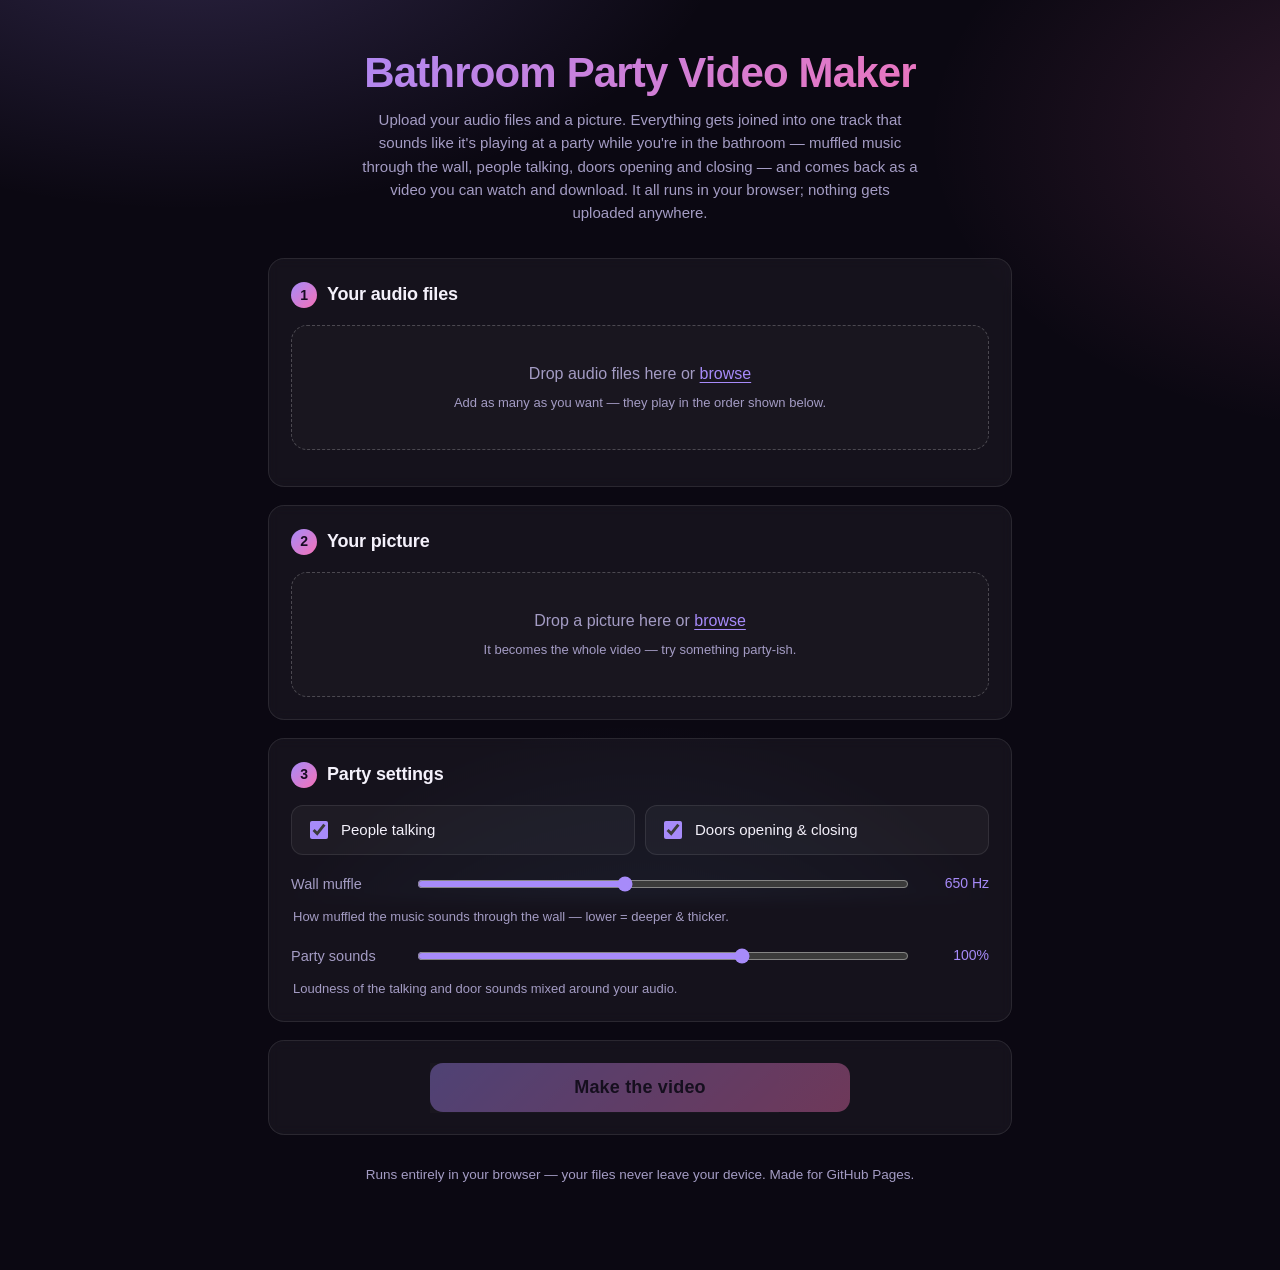
==== index.html @ 3f9b5f23 "Rename index (2).html to index.html" ====
<!DOCTYPE html>
<html lang="en">
<head>
  <meta charset="UTF-8">
  <meta name="viewport" content="width=device-width, initial-scale=1">
  <title>Bathroom Party Video Maker</title>
  <meta name="description" content="Join audio files, make them sound like a party outside the bathroom you are sitting in, and export a video with your picture — all in your browser.">
  <link rel="icon" href="data:,">
  <link rel="stylesheet" href="style.css">
</head>
<body>
<div class="wrap">

  <header class="page">
    <h1>Bathroom Party Video Maker</h1>
    <p class="tagline">
      Upload your audio files and a picture. Everything gets joined into one track
      that sounds like it's playing at a party while you're in the bathroom — muffled
      music through the wall, people talking, doors opening and closing — and comes
      back as a video you can watch and download. It all runs in your browser;
      nothing gets uploaded anywhere.
    </p>
  </header>

  <main>

    <section class="card">
      <h2><span class="step">1</span>Your audio files</h2>
      <div id="drop-audio" class="dropzone" role="button" tabindex="0" aria-label="Add audio files">
        <input type="file" id="audio-input" accept="audio/*,.mp3,.wav,.m4a,.aac,.ogg,.oga,.opus,.flac,.webm" multiple hidden>
        <p>Drop audio files here or <button id="browse-audio" class="linklike" type="button">browse</button></p>
        <p class="hint">Add as many as you want — they play in the order shown below.</p>
      </div>
      <ul id="audio-list" class="file-list"></ul>
      <button id="audio-clear" class="linklike hidden" type="button">clear all</button>
    </section>

    <section class="card">
      <h2><span class="step">2</span>Your picture</h2>
      <div id="drop-image" class="dropzone" role="button" tabindex="0" aria-label="Add a picture">
        <input type="file" id="image-input" accept="image/*,.png,.jpg,.jpeg,.webp,.gif,.bmp,.avif" hidden>
        <p>Drop a picture here or <button id="browse-image" class="linklike" type="button">browse</button></p>
        <p class="hint">It becomes the whole video — try something party-ish.</p>
      </div>
      <div id="image-preview" class="image-preview hidden">
        <img id="image-thumb" alt="Your selected picture">
      </div>
    </section>

    <section class="card">
      <h2><span class="step">3</span>Party settings</h2>
      <div class="checks">
        <label class="check"><input type="checkbox" id="opt-talking" checked> People talking</label>
        <label class="check"><input type="checkbox" id="opt-doors" checked> Doors opening &amp; closing</label>
      </div>
      <div class="slider-row">
        <label for="opt-muffle">Wall muffle</label>
        <input type="range" id="opt-muffle" min="250" max="1200" step="10" value="650">
        <span class="val" id="muffle-val">650 Hz</span>
      </div>
      <p class="hint">How muffled the music sounds through the wall — lower = deeper &amp; thicker.</p>
      <div class="slider-row">
        <label for="opt-volume">Party sounds</label>
        <input type="range" id="opt-volume" min="0" max="150" step="5" value="100">
        <span class="val" id="volume-val">100%</span>
      </div>
      <p class="hint">Loudness of the talking and door sounds mixed around your audio.</p>
    </section>

    <section class="card make">
      <button id="make-btn" class="primary" type="button" disabled>Make the video</button>
      <div id="status" class="status hidden">
        <div class="progress" role="progressbar" aria-label="Progress" aria-valuemin="0" aria-valuemax="100">
          <div id="progress-fill" class="fill"></div>
        </div>
        <p class="status-line"><span id="status-label">…</span><span id="progress-pct"></span></p>
      </div>
    </section>

    <section class="card hidden" id="step-result">
      <h2><span class="step">4</span>Your video</h2>
      <video id="result-video" controls playsinline></video>
      <p class="hint" id="video-info"></p>
      <div class="result-btns">
        <a id="download-btn" class="primary download" download="bathroom-party-video.webm">Download video</a>
        <button id="remake-btn" class="ghost" type="button">Start over</button>
      </div>
    </section>

  </main>

  <footer>
    <p>Runs entirely in your browser — your files never leave your device. Made for GitHub Pages.</p>
  </footer>

</div>

<div id="toasts" aria-live="polite"></div>
<noscript><p style="text-align:center;color:#fb7185;padding:0 20px">This tool needs JavaScript to run — please enable it and reload.</p></noscript>
<script src="script.js"></script>
</body>
</html>
---- style.css ----
/* Bathroom Party Video Maker — dark party theme */

* { box-sizing: border-box; }

:root {
  --bg: #0b0812;
  --panel: rgba(255, 255, 255, 0.045);
  --panel-brd: rgba(255, 255, 255, 0.09);
  --text: #f4f1fb;
  --muted: #a49cc4;
  --acc1: #a78bfa;
  --acc2: #f472b6;
  --grad: linear-gradient(135deg, var(--acc1), var(--acc2));
  --danger: #fb7185;
  --r: 16px;
}

html { color-scheme: dark; }

body {
  margin: 0;
  min-height: 100vh;
  background: var(--bg);
  color: var(--text);
  font: 16px/1.55 -apple-system, BlinkMacSystemFont, "Segoe UI", Roboto, Inter, "Helvetica Neue", Arial, sans-serif;
  background-image:
    radial-gradient(900px 500px at 15% -10%, rgba(167, 139, 250, 0.22), transparent 60%),
    radial-gradient(800px 500px at 110% 15%, rgba(244, 114, 182, 0.16), transparent 60%),
    radial-gradient(700px 600px at 50% 120%, rgba(96, 165, 250, 0.10), transparent 60%);
  background-attachment: fixed;
}

.wrap { max-width: 780px; margin: 0 auto; padding: 28px 18px 70px; }

/* ---------- header ---------- */
header.page { text-align: center; margin: 22px 0 34px; }
h1 {
  font-size: clamp(28px, 5.5vw, 42px);
  margin: 0 0 12px;
  letter-spacing: -0.02em;
  line-height: 1.1;
  background: var(--grad);
  -webkit-background-clip: text;
  background-clip: text;
  color: transparent;
}
.tagline { color: var(--muted); margin: 0 auto; max-width: 560px; font-size: 15px; }

/* ---------- cards / steps ---------- */
.card {
  background: var(--panel);
  border: 1px solid var(--panel-brd);
  border-radius: var(--r);
  padding: 22px;
  margin-bottom: 18px;
  backdrop-filter: blur(6px);
}
h2 {
  display: flex;
  align-items: center;
  gap: 10px;
  font-size: 18px;
  margin: 0 0 16px;
  letter-spacing: -0.01em;
}
.step {
  display: inline-flex;
  align-items: center;
  justify-content: center;
  width: 26px;
  height: 26px;
  border-radius: 999px;
  background: var(--grad);
  color: #170b23;
  font-size: 14px;
  font-weight: 800;
  flex: none;
}

/* ---------- dropzones ---------- */
.dropzone {
  border: 1.5px dashed rgba(255, 255, 255, 0.22);
  border-radius: var(--r);
  padding: 30px 20px;
  text-align: center;
  color: var(--muted);
  cursor: pointer;
  transition: border-color 0.2s, background 0.2s, transform 0.2s, color 0.2s;
  background: rgba(255, 255, 255, 0.02);
}
.dropzone p { margin: 6px 0; }
.dropzone:hover, .dropzone.drag, .dropzone:focus-visible {
  border-color: var(--acc1);
  background: rgba(167, 139, 250, 0.08);
  color: var(--text);
  outline: none;
}
.dropzone.drag { transform: scale(1.006); box-shadow: 0 0 0 4px rgba(167, 139, 250, 0.12); }
.dropzone.slim { padding: 14px; }

.hint { color: var(--muted); font-size: 13px; margin: 10px 2px 0; }

/* ---------- file list ---------- */
.file-list { list-style: none; margin: 14px 0 0; padding: 0; display: flex; flex-direction: column; gap: 8px; }
.file-row {
  display: flex;
  align-items: center;
  gap: 10px;
  background: rgba(255, 255, 255, 0.05);
  border: 1px solid var(--panel-brd);
  border-radius: 12px;
  padding: 9px 12px;
}
.file-num { color: var(--acc1); font-weight: 700; font-size: 14px; flex: none; }
.file-name {
  flex: 1;
  min-width: 0;
  overflow: hidden;
  text-overflow: ellipsis;
  white-space: nowrap;
  font-size: 14.5px;
}
.file-meta { color: var(--muted); font-size: 12.5px; flex: none; }
.row-btns { display: flex; gap: 6px; flex: none; }

button.icon {
  background: rgba(255, 255, 255, 0.07);
  border: 1px solid var(--panel-brd);
  color: var(--text);
  width: 30px;
  height: 28px;
  border-radius: 8px;
  cursor: pointer;
  font-size: 13px;
  line-height: 1;
  transition: background 0.15s;
}
button.icon:hover { background: rgba(255, 255, 255, 0.16); }
button.icon.remove:hover { background: rgba(251, 113, 133, 0.25); border-color: var(--danger); color: #fecdd3; }
button.icon:disabled { opacity: 0.35; cursor: default; }
button.icon:disabled:hover { background: rgba(255, 255, 255, 0.07); }

/* ---------- image preview ---------- */
.image-preview { margin-top: 14px; text-align: center; }
.image-preview img {
  max-width: 100%;
  max-height: 260px;
  border-radius: 14px;
  border: 1px solid var(--panel-brd);
  box-shadow: 0 10px 30px rgba(0, 0, 0, 0.35);
}

/* ---------- options ---------- */
.checks { display: grid; grid-template-columns: 1fr 1fr; gap: 10px; margin-bottom: 6px; }
@media (max-width: 560px) { .checks { grid-template-columns: 1fr; } }
.check {
  display: flex;
  align-items: center;
  gap: 10px;
  background: rgba(255, 255, 255, 0.04);
  border: 1px solid var(--panel-brd);
  border-radius: 12px;
  padding: 12px 14px;
  cursor: pointer;
  font-size: 15px;
  transition: border-color 0.15s, background 0.15s;
}
.check:hover { border-color: rgba(167, 139, 250, 0.5); }
.check input { width: 18px; height: 18px; accent-color: var(--acc1); cursor: pointer; }
.check input:disabled { opacity: 0.4; cursor: not-allowed; }

.slider-row {
  display: flex;
  align-items: center;
  gap: 14px;
  margin-top: 16px;
}
.slider-row label { flex: none; width: 110px; color: var(--muted); font-size: 14.5px; }
.slider-row input[type="range"] { flex: 1; accent-color: var(--acc1); height: 22px; cursor: pointer; }
.slider-row .val { flex: none; width: 64px; text-align: right; font-size: 14px; color: var(--acc1); font-variant-numeric: tabular-nums; }

/* ---------- buttons ---------- */
.linklike {
  background: none;
  border: none;
  color: var(--acc1);
  cursor: pointer;
  font: inherit;
  text-decoration: underline;
  text-underline-offset: 3px;
  padding: 0;
}
.linklike:hover { color: #c4b5fd; }
#audio-clear { display: inline-block; margin-top: 10px; font-size: 13px; }

.primary {
  display: inline-block;
  border: none;
  cursor: pointer;
  background: var(--grad);
  color: #170b23;
  font-weight: 800;
  font-size: 17px;
  padding: 14px 30px;
  border-radius: 13px;
  transition: transform 0.18s, box-shadow 0.18s, opacity 0.18s;
  text-decoration: none;
  letter-spacing: 0.01em;
}
.primary:hover:not(:disabled) { transform: translateY(-2px); box-shadow: 0 12px 32px rgba(167, 139, 250, 0.35); }
.primary:disabled { opacity: 0.4; cursor: not-allowed; }
.primary:focus-visible, .linklike:focus-visible, .icon:focus-visible, .ghost:focus-visible, .dropzone:focus-visible {
  outline: 2px solid var(--acc2);
  outline-offset: 2px;
}

.ghost {
  background: none;
  border: 1px solid var(--panel-brd);
  color: var(--muted);
  cursor: pointer;
  font: inherit;
  font-size: 15px;
  padding: 13px 22px;
  border-radius: 13px;
  transition: border-color 0.15s, color 0.15s;
}
.ghost:hover { border-color: var(--acc1); color: var(--text); }

.card.make { text-align: center; }
.card.make .primary { width: 100%; max-width: 420px; font-size: 18px; }

/* ---------- progress ---------- */
.status { margin-top: 18px; }
.progress {
  height: 14px;
  border-radius: 999px;
  background: rgba(255, 255, 255, 0.08);
  overflow: hidden;
  position: relative;
}
.progress .fill {
  height: 100%;
  width: 0%;
  border-radius: 999px;
  background: var(--grad);
  transition: width 0.25s ease;
}
.progress .fill.indeterminate {
  width: 38%;
  animation: slide 1.15s ease-in-out infinite;
}
@keyframes slide {
  0% { transform: translateX(-110%); }
  100% { transform: translateX(290%); }
}
@media (prefers-reduced-motion: reduce) {
  .progress .fill.indeterminate { animation: none; opacity: 0.7; }
}
.status-line {
  display: flex;
  justify-content: space-between;
  gap: 12px;
  color: var(--muted);
  font-size: 14px;
  margin: 9px 2px 0;
}
#progress-pct { font-variant-numeric: tabular-nums; color: var(--acc1); flex: none; }

/* ---------- result ---------- */
#step-result .hidden { display: none; }
#result-video {
  width: 100%;
  border-radius: 14px;
  background: #000;
  display: block;
  margin-bottom: 6px;
  max-height: 70vh;
}
.result-btns { display: flex; gap: 12px; flex-wrap: wrap; margin-top: 14px; }
.result-btns .download { font-size: 16px; }
.result-btns .ghost { padding: 13px 20px; }

/* ---------- footer ---------- */
footer { text-align: center; margin-top: 30px; }
footer p { color: var(--muted); font-size: 13.5px; }

/* ---------- toasts ---------- */
#toasts {
  position: fixed;
  right: 16px;
  bottom: 16px;
  display: flex;
  flex-direction: column;
  gap: 8px;
  z-index: 50;
  max-width: min(420px, 90vw);
}
.toast {
  background: #241a3a;
  border: 1px solid var(--panel-brd);
  border-left: 3px solid var(--acc1);
  padding: 11px 14px;
  border-radius: 10px;
  font-size: 14px;
  box-shadow: 0 8px 24px rgba(0, 0, 0, 0.4);
  transition: opacity 0.4s, transform 0.4s;
}
.toast.err { border-left-color: var(--danger); }
.toast.out { opacity: 0; transform: translateX(12px); }

/* ---------- busy state ---------- */
body.busy .dropzone, body.busy .file-list, body.busy .checks, body.busy .slider-row,
body.busy #audio-clear { pointer-events: none; opacity: 0.55; }

.hidden { display: none !important; }
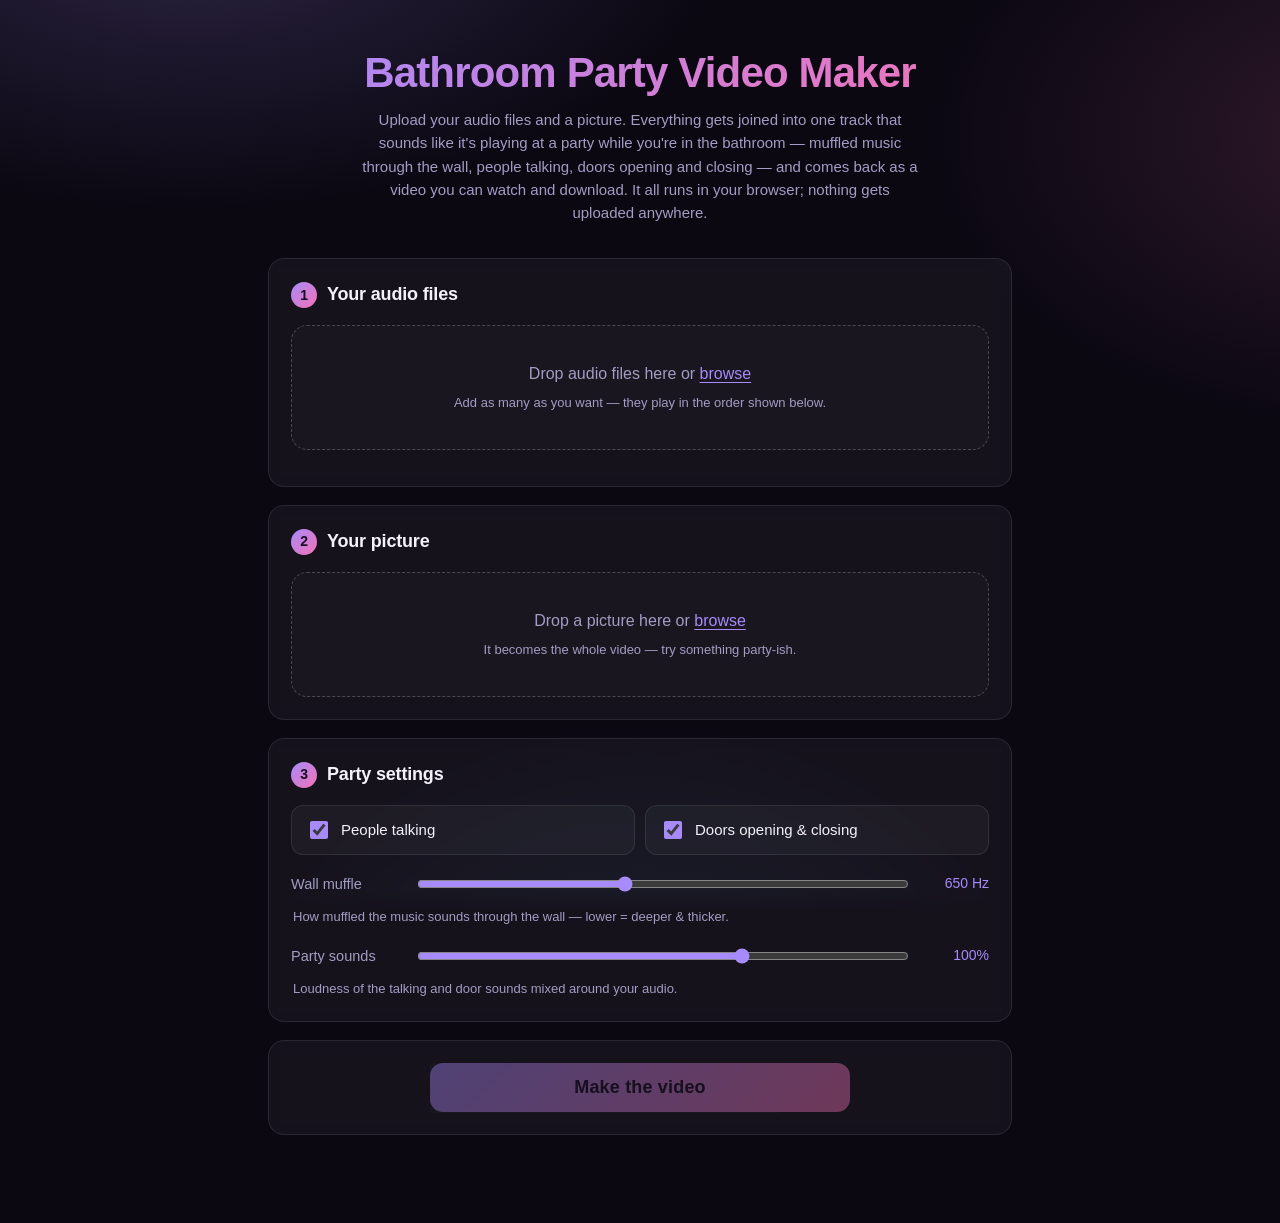
==== commit 75a7bca6: "Update index.html" ====
--- a/index.html
+++ b/index.html
@@ -89,10 +89,6 @@
 
   </main>
 
-  <footer>
-    <p>Runs entirely in your browser — your files never leave your device. Made for GitHub Pages.</p>
-  </footer>
-
 </div>
 
 <div id="toasts" aria-live="polite"></div>
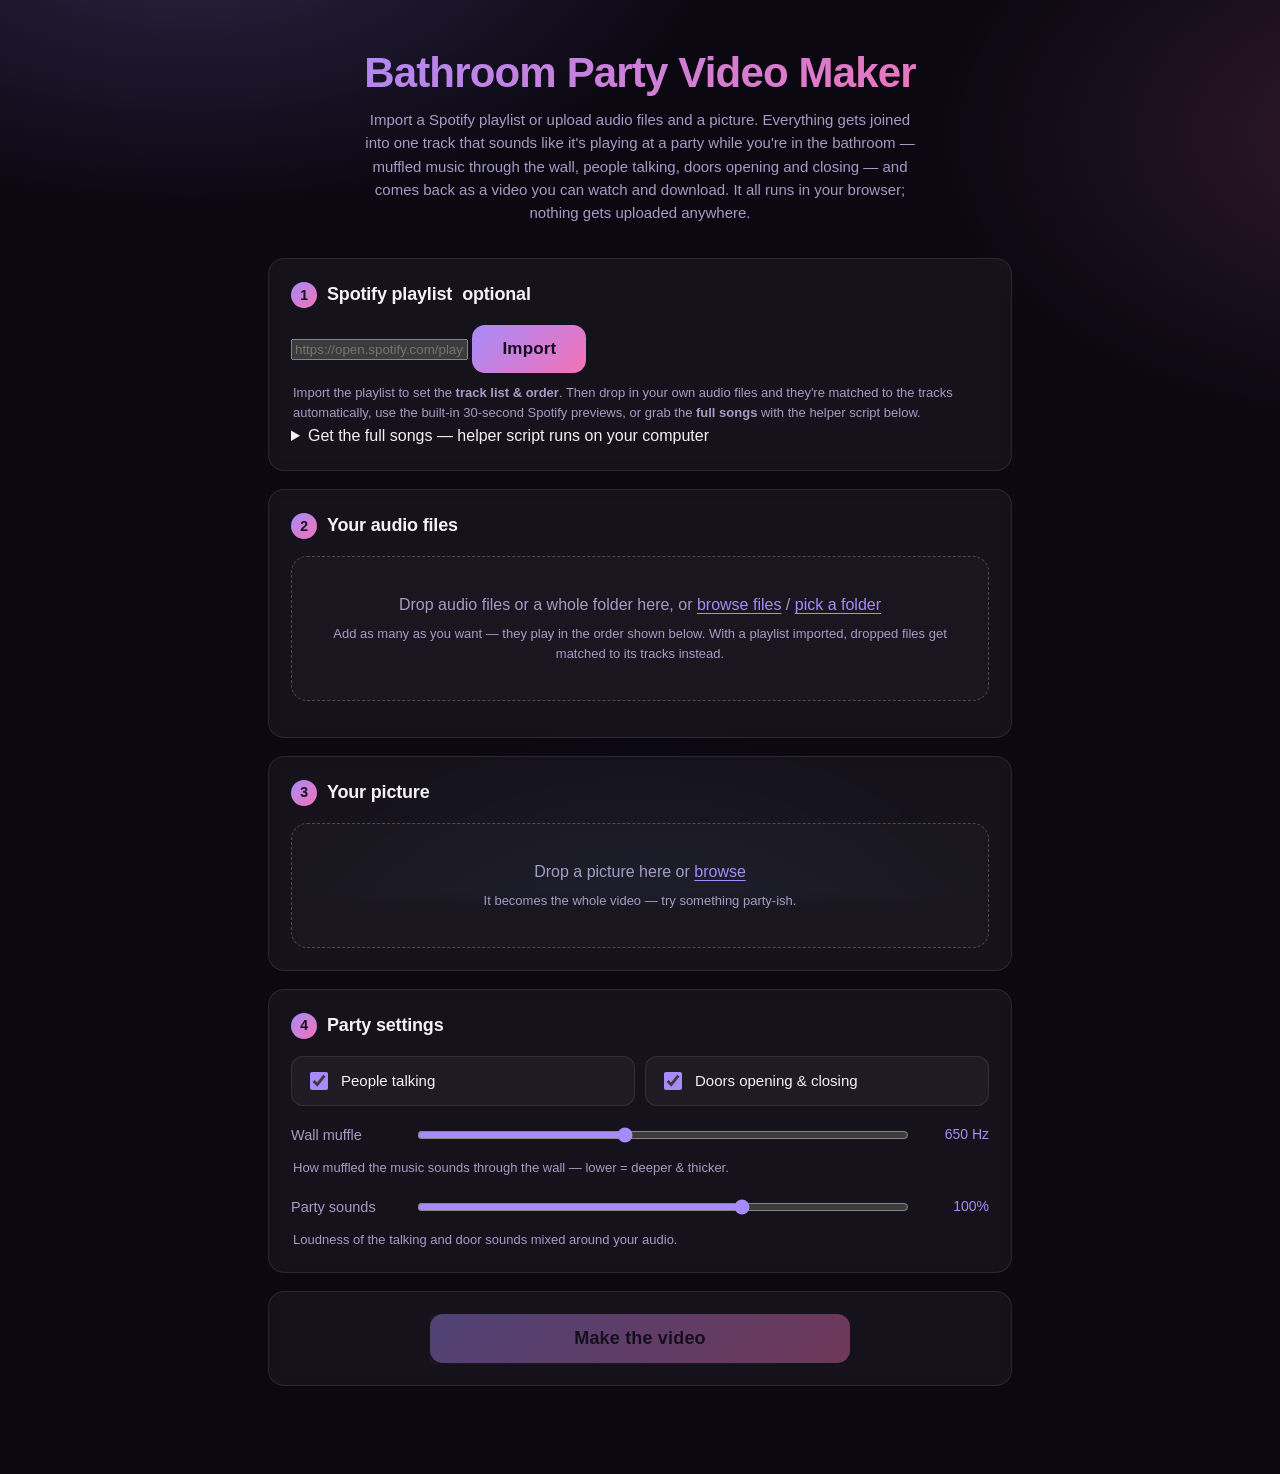
==== commit e3c74c1c: "Update index.html" ====
--- a/index.html
+++ b/index.html
@@ -14,9 +14,9 @@
   <header class="page">
     <h1>Bathroom Party Video Maker</h1>
     <p class="tagline">
-      Upload your audio files and a picture. Everything gets joined into one track
-      that sounds like it's playing at a party while you're in the bathroom — muffled
-      music through the wall, people talking, doors opening and closing — and comes
+      Import a Spotify playlist or upload audio files and a picture. Everything gets joined
+      into one track that sounds like it's playing at a party while you're in the bathroom —
+      muffled music through the wall, people talking, doors opening and closing — and comes
       back as a video you can watch and download. It all runs in your browser;
       nothing gets uploaded anywhere.
     </p>
@@ -24,19 +24,92 @@
 
   <main>
 
+    <section class="card" id="card-spotify">
+      <h2><span class="step">1</span>Spotify playlist <span class="badge">optional</span></h2>
+      <div class="sp-row">
+        <input type="url" id="sp-url" placeholder="https://open.spotify.com/playlist/…" spellcheck="false" autocomplete="off">
+        <button id="sp-import" class="primary small" type="button">Import</button>
+      </div>
+      <p class="hint">Import the playlist to set the <b>track list &amp; order</b>. Then drop in your own audio files and they're matched to the tracks automatically, use the built-in 30-second Spotify previews, or grab the <b>full songs</b> with the helper script below.</p>
+
+      <div id="sp-progress" class="hidden">
+        <div class="mini-progress"><div id="sp-progress-fill"></div></div>
+        <span class="mini-text" id="sp-progress-text">Loading playlist…</span>
+      </div>
+
+      <div id="sp-error" class="sp-error hidden">
+        <p>Couldn't load that playlist. It may be <b>private</b>, deleted, or the public importer is busy — check the link and try again, connect your own free Spotify app below for a reliable import (works with private playlists too), or run the <b>helper script</b> further down and load the <code>playlist.json</code> it saves.</p>
+      </div>
+
+      <div id="sp-connect" class="sp-connect hidden">
+        <p class="hint"><b>One-time setup (~2 min):</b></p>
+        <ol class="hint">
+          <li>Open <a href="https://developer.spotify.com/dashboard" target="_blank" rel="noopener">developer.spotify.com/dashboard</a> and click <b>Create app</b> (any name works).</li>
+          <li>In its settings, add the redirect URI <code id="sp-redirect-uri"></code></li>
+          <li>Copy the <b>Client ID</b> into the box below and connect:</li>
+        </ol>
+        <div class="sp-row">
+          <input type="text" id="sp-cid" placeholder="Paste your Spotify Client ID" spellcheck="false" autocomplete="off">
+          <button id="sp-connect-btn" class="ghost small" type="button">Connect Spotify</button>
+        </div>
+        <p class="hint">The Client ID is stored only in your browser and used only to read the playlist you paste.</p>
+      </div>
+
+      <div id="sp-panel" class="hidden">
+        <div class="sp-head">
+          <img id="sp-cover" alt="Playlist cover">
+          <div class="sp-headtext">
+            <p class="sp-name" id="sp-name"></p>
+            <p class="sp-meta" id="sp-meta"></p>
+          </div>
+          <button id="sp-forget" class="icon" type="button" title="Forget this playlist">✕</button>
+        </div>
+        <p class="hint">Drop your audio files in step 2 — they'll be matched to these tracks automatically. Use <b>▶</b> to preview a track, build the video straight from Spotify's 30-second previews, or get the <b>full songs</b> with the helper script below.</p>
+        <ul id="sp-tracks" class="sp-tracks"></ul>
+        <div id="sp-nomatch" class="sp-nomatch hidden"></div>
+        <div class="sp-actions">
+          <button id="sp-apply" class="primary small" type="button">Use matched files</button>
+          <button id="sp-use-previews" class="ghost small" type="button">Use 30s previews</button>
+        </div>
+        <p class="hint" id="sp-apply-hint"></p>
+      </div>
+      <input type="file" id="sp-file-pick" accept="audio/*,.mp3,.wav,.m4a,.aac,.ogg,.oga,.opus,.flac,.webm" hidden>
+
+      <details id="sp-helper" class="sp-helper">
+        <summary>Get the full songs — helper script <span class="badge">runs on your computer</span></summary>
+
+        <p class="hint">Browsers aren't allowed to download whole songs from Spotify or YouTube — but this tiny Python script can. It reads the playlist and saves each song's audio from YouTube (the classic “metadata&nbsp;+&nbsp;YouTube” method, like <code>spotify-dl</code>, but with no account and no API keys). Files are named <code>01 - Artist - Title</code>, so they snap into the playlist order automatically when you drop them in.</p>
+        <ol class="hint">
+          <li>One-time setup: <a href="https://github.com/yt-dlp/yt-dlp/wiki/Installation" target="_blank" rel="noopener">install yt-dlp</a>, and <a href="spotify_helper.py" download>download spotify_helper.py</a> (it sits next to this page — keep it anywhere on your computer).</li>
+          <li>Run it with your playlist link:
+            <span class="cmd-row">
+              <code class="cmd" id="sp-helper-cmd">python3 spotify_helper.py "https://open.spotify.com/playlist/…"</code>
+              <button id="sp-helper-copy" class="ghost small" type="button">Copy</button>
+            </span>
+          </li>
+          <li>Drop the <code>spotify-tracks</code> folder it creates into step 2 — done.</li>
+        </ol>
+        <p class="hint">The script also saves <code>playlist.json</code>. If the import above ever fails, <button id="sp-load-json" class="linklike" type="button">load playlist.json</button> to get the track list offline instead.
+          <span class="hint-sub">For personal use — please respect Spotify's &amp; YouTube's terms and support the artists.</span>
+        </p>
+        <input type="file" id="sp-json-input" accept=".json,application/json" hidden>
+      </details>
+    </section>
+
     <section class="card">
-      <h2><span class="step">1</span>Your audio files</h2>
+      <h2><span class="step">2</span>Your audio files</h2>
       <div id="drop-audio" class="dropzone" role="button" tabindex="0" aria-label="Add audio files">
         <input type="file" id="audio-input" accept="audio/*,.mp3,.wav,.m4a,.aac,.ogg,.oga,.opus,.flac,.webm" multiple hidden>
-        <p>Drop audio files here or <button id="browse-audio" class="linklike" type="button">browse</button></p>
-        <p class="hint">Add as many as you want — they play in the order shown below.</p>
+        <input type="file" id="folder-input" webkitdirectory multiple hidden>
+        <p>Drop audio files or a whole folder here, or <button id="browse-audio" class="linklike" type="button">browse files</button> / <button id="browse-folder" class="linklike" type="button">pick a folder</button></p>
+        <p class="hint">Add as many as you want — they play in the order shown below. With a playlist imported, dropped files get matched to its tracks instead.</p>
       </div>
       <ul id="audio-list" class="file-list"></ul>
       <button id="audio-clear" class="linklike hidden" type="button">clear all</button>
     </section>
 
     <section class="card">
-      <h2><span class="step">2</span>Your picture</h2>
+      <h2><span class="step">3</span>Your picture</h2>
       <div id="drop-image" class="dropzone" role="button" tabindex="0" aria-label="Add a picture">
         <input type="file" id="image-input" accept="image/*,.png,.jpg,.jpeg,.webp,.gif,.bmp,.avif" hidden>
         <p>Drop a picture here or <button id="browse-image" class="linklike" type="button">browse</button></p>
@@ -48,7 +121,7 @@
     </section>
 
     <section class="card">
-      <h2><span class="step">3</span>Party settings</h2>
+      <h2><span class="step">4</span>Party settings</h2>
       <div class="checks">
         <label class="check"><input type="checkbox" id="opt-talking" checked> People talking</label>
         <label class="check"><input type="checkbox" id="opt-doors" checked> Doors opening &amp; closing</label>
@@ -78,7 +151,7 @@
     </section>
 
     <section class="card hidden" id="step-result">
-      <h2><span class="step">4</span>Your video</h2>
+      <h2><span class="step">5</span>Your video</h2>
       <video id="result-video" controls playsinline></video>
       <p class="hint" id="video-info"></p>
       <div class="result-btns">
@@ -89,6 +162,7 @@
 
   </main>
 
+
 </div>
 
 <div id="toasts" aria-live="polite"></div>
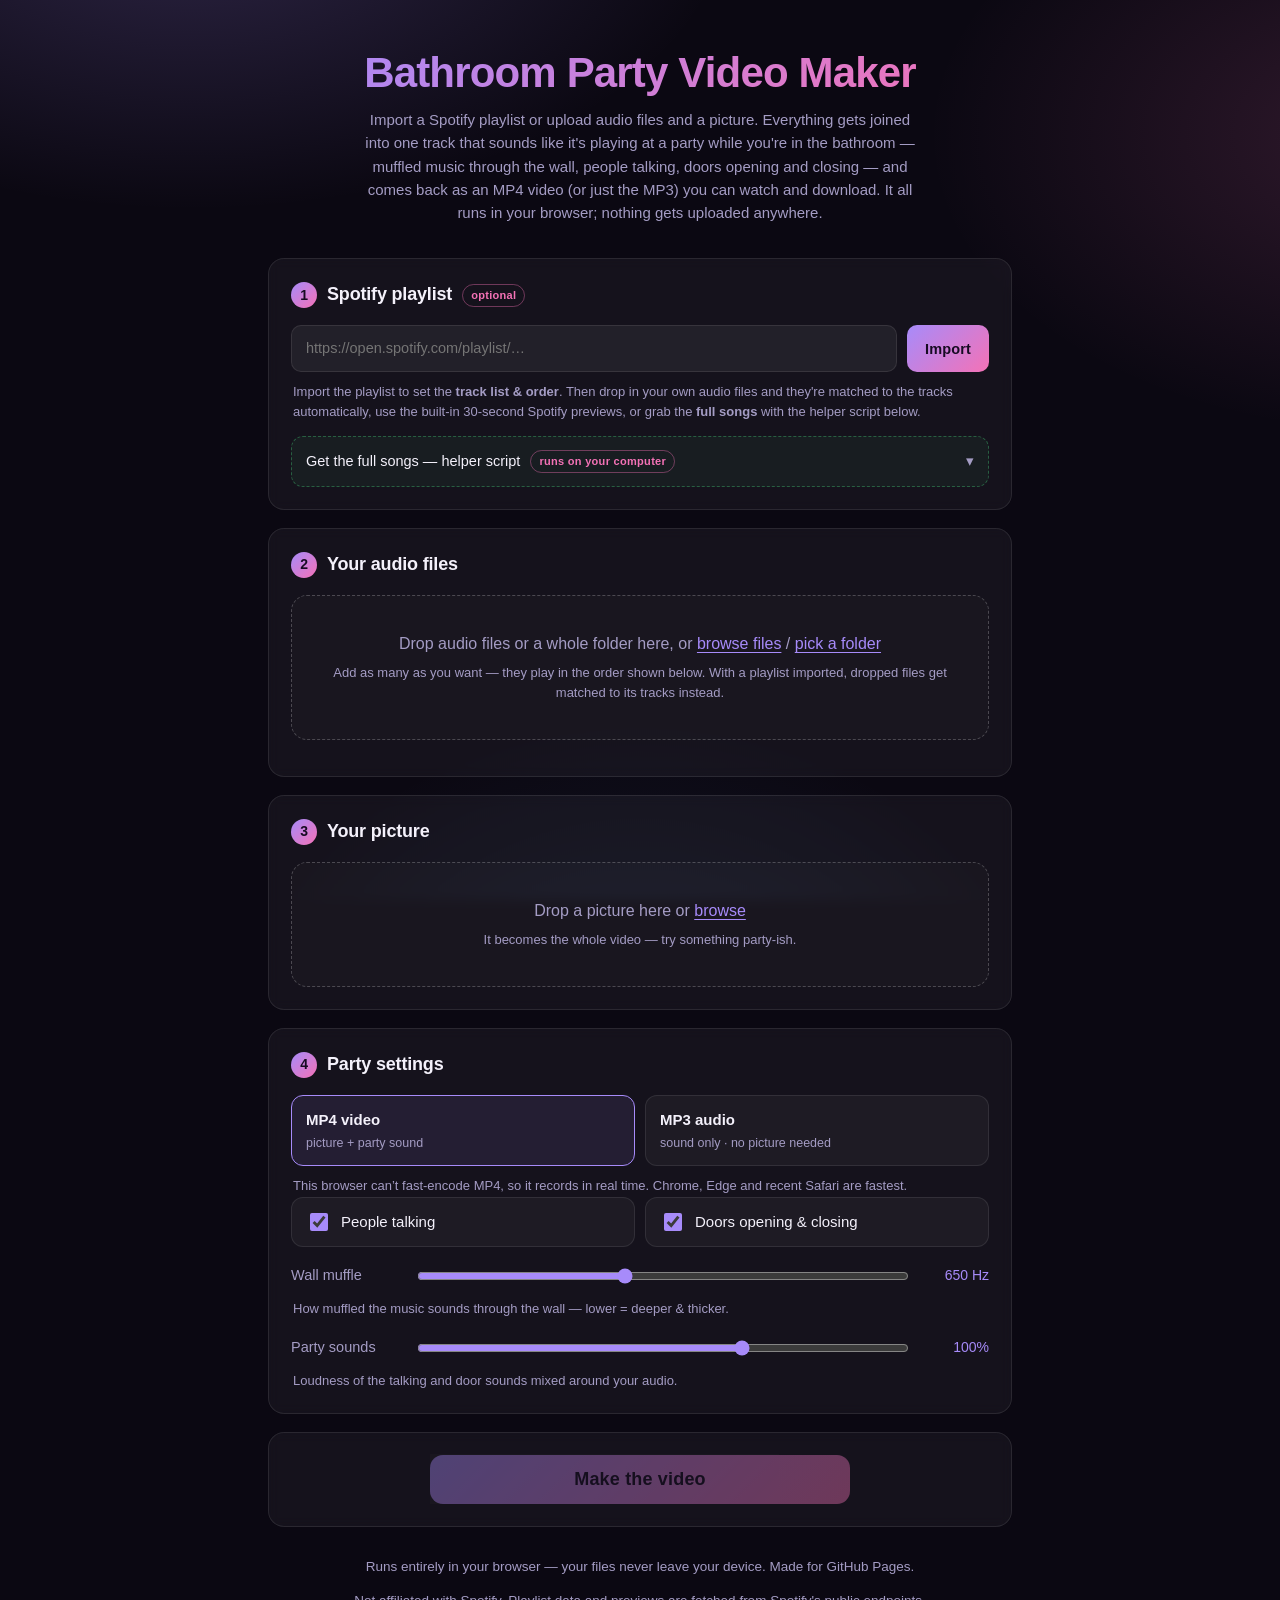
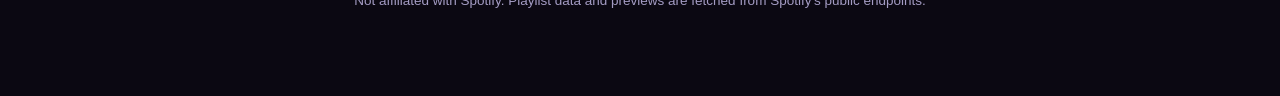
==== commit b10a1e7e: "Update index.html" ====
--- a/index.html
+++ b/index.html
@@ -17,8 +17,8 @@
       Import a Spotify playlist or upload audio files and a picture. Everything gets joined
       into one track that sounds like it's playing at a party while you're in the bathroom —
       muffled music through the wall, people talking, doors opening and closing — and comes
-      back as a video you can watch and download. It all runs in your browser;
-      nothing gets uploaded anywhere.
+      back as an MP4 video (or just the MP3) you can watch and download. It all runs in your
+      browser; nothing gets uploaded anywhere.
     </p>
   </header>
 
@@ -114,6 +114,7 @@
         <input type="file" id="image-input" accept="image/*,.png,.jpg,.jpeg,.webp,.gif,.bmp,.avif" hidden>
         <p>Drop a picture here or <button id="browse-image" class="linklike" type="button">browse</button></p>
         <p class="hint">It becomes the whole video — try something party-ish.</p>
+        <p class="hint" id="image-note"></p>
       </div>
       <div id="image-preview" class="image-preview hidden">
         <img id="image-thumb" alt="Your selected picture">
@@ -122,6 +123,23 @@
 
     <section class="card">
       <h2><span class="step">4</span>Party settings</h2>
+      <div class="fmt-row" role="radiogroup" aria-label="Output format">
+        <label class="fmt">
+          <input type="radio" name="fmt" value="mp4" checked>
+          <span class="fmt-box">
+            <span class="fmt-name">MP4 video</span>
+            <span class="fmt-sub">picture + party sound</span>
+          </span>
+        </label>
+        <label class="fmt">
+          <input type="radio" name="fmt" value="mp3">
+          <span class="fmt-box">
+            <span class="fmt-name">MP3 audio</span>
+            <span class="fmt-sub">sound only · no picture needed</span>
+          </span>
+        </label>
+      </div>
+      <p class="hint" id="fmt-hint"></p>
       <div class="checks">
         <label class="check"><input type="checkbox" id="opt-talking" checked> People talking</label>
         <label class="check"><input type="checkbox" id="opt-doors" checked> Doors opening &amp; closing</label>
@@ -151,8 +169,9 @@
     </section>
 
     <section class="card hidden" id="step-result">
-      <h2><span class="step">5</span>Your video</h2>
+      <h2><span class="step">5</span><span id="result-title">Your video</span></h2>
       <video id="result-video" controls playsinline></video>
+      <audio id="result-audio" controls class="hidden"></audio>
       <p class="hint" id="video-info"></p>
       <div class="result-btns">
         <a id="download-btn" class="primary download" download="bathroom-party-video.webm">Download video</a>
@@ -162,11 +181,19 @@
 
   </main>
 
+  <footer>
+    <p>Runs entirely in your browser — your files never leave your device. Made for GitHub Pages.</p>
+    <p>Not affiliated with Spotify. Playlist data and previews are fetched from Spotify's public endpoints.</p>
+  </footer>
 
 </div>
 
 <div id="toasts" aria-live="polite"></div>
 <noscript><p style="text-align:center;color:#fb7185;padding:0 20px">This tool needs JavaScript to run — please enable it and reload.</p></noscript>
+<!-- vendored libraries, so the site stays fully self-hosted on GitHub Pages:
+     mp4-muxer (MIT, github.com/Vanilagy/mp4-muxer) and lamejs (LGPL, github.com/breezystack/lamejs) -->
+<script src="mp4-muxer.min.js"></script>
+<script src="lame.min.js"></script>
 <script src="script.js"></script>
 </body>
 </html>
--- a/style.css
+++ b/style.css
@@ -151,6 +151,26 @@
 }
 
 /* ---------- options ---------- */
+.fmt-row { display: grid; grid-template-columns: 1fr 1fr; gap: 10px; margin-bottom: 4px; }
+@media (max-width: 560px) { .fmt-row { grid-template-columns: 1fr; } }
+.fmt { display: block; position: relative; }
+.fmt input { position: absolute; opacity: 0; width: 1px; height: 1px; margin: 0; }
+.fmt-box {
+  display: flex; flex-direction: column; gap: 3px;
+  border: 1px solid var(--panel-brd);
+  background: rgba(255, 255, 255, 0.04);
+  border-radius: 12px;
+  padding: 12px 14px;
+  cursor: pointer;
+  height: 100%;
+  transition: border-color 0.15s, background 0.15s;
+}
+.fmt:hover .fmt-box { border-color: rgba(167, 139, 250, 0.5); }
+.fmt input:checked + .fmt-box { border-color: var(--acc1); background: rgba(167, 139, 250, 0.10); }
+.fmt input:focus-visible + .fmt-box { outline: 2px solid var(--acc2); outline-offset: 2px; }
+.fmt-name { font-weight: 700; font-size: 15px; }
+.fmt-sub { color: var(--muted); font-size: 12.5px; }
+
 .checks { display: grid; grid-template-columns: 1fr 1fr; gap: 10px; margin-bottom: 6px; }
 @media (max-width: 560px) { .checks { grid-template-columns: 1fr; } }
 .check {
@@ -277,6 +297,7 @@
   margin-bottom: 6px;
   max-height: 70vh;
 }
+#result-audio { width: 100%; display: block; margin: 4px 0 6px; }
 .result-btns { display: flex; gap: 12px; flex-wrap: wrap; margin-top: 14px; }
 .result-btns .download { font-size: 16px; }
 .result-btns .ghost { padding: 13px 20px; }
@@ -311,6 +332,172 @@
 
 /* ---------- busy state ---------- */
 body.busy .dropzone, body.busy .file-list, body.busy .checks, body.busy .slider-row,
-body.busy #audio-clear { pointer-events: none; opacity: 0.55; }
+body.busy .fmt-row, body.busy #audio-clear, body.busy #card-spotify { pointer-events: none; opacity: 0.55; }
 
 .hidden { display: none !important; }
+
+/* ---------- spotify import ---------- */
+.badge {
+  font-size: 11px; font-weight: 600; color: var(--acc2);
+  border: 1px solid rgba(244, 114, 182, 0.4);
+  padding: 2px 8px; border-radius: 999px; letter-spacing: 0.3px;
+}
+.sp-row { display: flex; gap: 10px; margin-bottom: 8px; }
+.sp-row input {
+  flex: 1; min-width: 0;
+  background: rgba(255, 255, 255, 0.06);
+  border: 1px solid var(--panel-brd);
+  color: var(--text);
+  border-radius: 10px;
+  padding: 11px 14px;
+  font: inherit;
+  font-size: 14.5px;
+}
+.sp-row input:focus-visible { outline: 2px solid var(--acc2); outline-offset: 1px; border-color: transparent; }
+.primary.small, .ghost.small { padding: 10px 18px; font-size: 14.5px; border-radius: 10px; }
+
+#sp-progress { margin: 6px 0 4px; }
+.mini-progress { height: 7px; border-radius: 999px; background: rgba(255, 255, 255, 0.08); overflow: hidden; }
+.mini-progress > div { height: 100%; width: 0%; background: var(--grad); border-radius: 999px; transition: width 0.2s; }
+.mini-text { display: block; color: var(--muted); font-size: 13.5px; margin-top: 7px; }
+
+.sp-error {
+  border: 1px solid rgba(251, 113, 133, 0.35);
+  background: rgba(251, 113, 133, 0.09);
+  color: #fecdd3;
+  border-radius: 12px;
+  padding: 12px 14px;
+  font-size: 14px;
+  margin: 10px 0 4px;
+}
+.sp-error p { margin: 0; }
+
+.sp-connect {
+  border: 1px dashed rgba(167, 139, 250, 0.4);
+  background: rgba(167, 139, 250, 0.06);
+  border-radius: 12px;
+  padding: 14px 16px;
+  margin-top: 12px;
+}
+.sp-connect ol { margin: 6px 0 10px; padding-left: 20px; color: var(--muted); }
+.sp-connect li { margin: 4px 0; }
+.sp-connect code {
+  background: rgba(255, 255, 255, 0.1);
+  padding: 2px 6px; border-radius: 6px;
+  font-size: 12.5px; word-break: break-all;
+  color: var(--acc1);
+}
+.sp-connect a { color: var(--acc1); }
+
+.sp-head { display: flex; align-items: center; gap: 14px; margin-bottom: 6px; }
+.sp-head img {
+  width: 64px; height: 64px; border-radius: 10px;
+  object-fit: cover; background: rgba(255, 255, 255, 0.08);
+  border: 1px solid var(--panel-brd);
+}
+.sp-headtext { flex: 1; min-width: 0; }
+.sp-name { margin: 0; font-weight: 700; font-size: 17px; overflow: hidden; text-overflow: ellipsis; white-space: nowrap; }
+.sp-meta { margin: 3px 0 0; color: var(--muted); font-size: 13px; }
+
+.sp-tracks {
+  list-style: none;
+  margin: 12px 0 0; padding: 0 6px 0 0;
+  max-height: 340px; overflow-y: auto;
+  display: flex; flex-direction: column; gap: 6px;
+  scrollbar-width: thin;
+  scrollbar-color: rgba(167, 139, 250, 0.35) transparent;
+}
+.sp-tracks::-webkit-scrollbar { width: 8px; }
+.sp-tracks::-webkit-scrollbar-thumb { background: rgba(167, 139, 250, 0.3); border-radius: 999px; }
+.sp-track {
+  display: flex; align-items: center; gap: 9px;
+  background: rgba(255, 255, 255, 0.04);
+  border: 1px solid var(--panel-brd);
+  border-radius: 10px;
+  padding: 7px 10px;
+}
+.sp-track.matched { border-color: rgba(74, 222, 128, 0.35); background: rgba(74, 222, 128, 0.06); }
+.sp-track.skipped { opacity: 0.45; }
+.sp-track.skipped .sp-tname { text-decoration: line-through; }
+.sp-num { color: var(--muted); font-size: 12px; width: 20px; text-align: right; flex: none; font-variant-numeric: tabular-nums; }
+button.sp-prev { flex: none; width: 28px; height: 28px; border-radius: 50%; }
+.sp-info { flex: 1; min-width: 0; }
+.sp-tname { font-size: 14px; overflow: hidden; text-overflow: ellipsis; white-space: nowrap; }
+.sp-tartist { color: var(--muted); font-size: 12.5px; overflow: hidden; text-overflow: ellipsis; white-space: nowrap; }
+.sp-dur { color: var(--muted); font-size: 12px; flex: none; font-variant-numeric: tabular-nums; }
+.sp-file { flex: none; max-width: 34%; display: flex; align-items: center; gap: 6px; min-width: 92px; justify-content: flex-end; }
+.sp-file .fname { font-size: 12.5px; color: #4ade80; overflow: hidden; text-overflow: ellipsis; white-space: nowrap; }
+.sp-file .fname::before { content: '♫ '; }
+button.sp-mini {
+  background: rgba(255, 255, 255, 0.07);
+  border: 1px solid var(--panel-brd);
+  color: var(--muted);
+  cursor: pointer; border-radius: 8px;
+  font: inherit; font-size: 12px;
+  padding: 4px 8px; white-space: nowrap;
+}
+button.sp-mini:hover { color: var(--text); border-color: var(--acc1); }
+button.sp-mini.on { color: #4ade80; border-color: rgba(74, 222, 128, 0.4); }
+
+.sp-nomatch { margin-top: 10px; border: 1px dashed rgba(255, 255, 255, 0.18); border-radius: 10px; padding: 10px 12px; }
+.nm-title { color: var(--muted); font-size: 13px; margin: 0 0 8px; }
+.nm-chip { display: flex; align-items: center; gap: 8px; margin: 5px 0; font-size: 13px; }
+.nm-chip .nm-name { flex: 1; min-width: 0; overflow: hidden; text-overflow: ellipsis; white-space: nowrap; }
+.nm-chip.added .nm-name { color: #4ade80; }
+.nm-chip.added .nm-name::after { content: ' (will be appended)'; color: var(--muted); font-size: 11px; }
+.sp-actions { display: flex; gap: 10px; flex-wrap: wrap; margin-top: 14px; }
+
+/* ---------- "get full songs" helper box ---------- */
+.sp-helper {
+  border: 1px dashed rgba(74, 222, 128, 0.35);
+  background: rgba(74, 222, 128, 0.05);
+  border-radius: 12px;
+  padding: 0 14px;
+  margin-top: 14px;
+}
+.sp-helper summary {
+  cursor: pointer;
+  padding: 13px 0;
+  font-size: 14.5px;
+  color: var(--text);
+  list-style: none;
+  display: flex;
+  align-items: center;
+  gap: 10px;
+  flex-wrap: wrap;
+  user-select: none;
+}
+.sp-helper summary::-webkit-details-marker { display: none; }
+.sp-helper summary::after {
+  content: '▾';
+  margin-left: auto;
+  color: var(--muted);
+  transition: transform 0.15s;
+}
+.sp-helper[open] summary::after { transform: rotate(180deg); }
+.sp-helper summary:hover { color: #86efac; }
+.sp-helper[open] { padding-bottom: 6px; }
+.sp-helper ol { margin: 4px 0 10px; padding-left: 20px; }
+.sp-helper li { margin: 9px 0; }
+.sp-helper code {
+  background: rgba(255, 255, 255, 0.08);
+  padding: 1px 6px;
+  border-radius: 6px;
+  font-size: 12.5px;
+  word-break: break-all;
+  color: #bbf7d0;
+}
+.sp-helper a { color: var(--acc1); }
+.cmd-row { display: flex; gap: 8px; align-items: stretch; flex-wrap: wrap; margin-top: 6px; }
+.cmd-row code.cmd {
+  flex: 1;
+  min-width: 220px;
+  display: block;
+  padding: 10px 12px;
+  border: 1px solid var(--panel-brd);
+  line-height: 1.5;
+  font-size: 12px;
+}
+.cmd-row .ghost.small { flex: none; align-self: center; }
+.hint-sub { display: block; margin-top: 5px; opacity: 0.7; font-size: 12px; }
+.sp-helper .linklike { font-size: 13px; }
